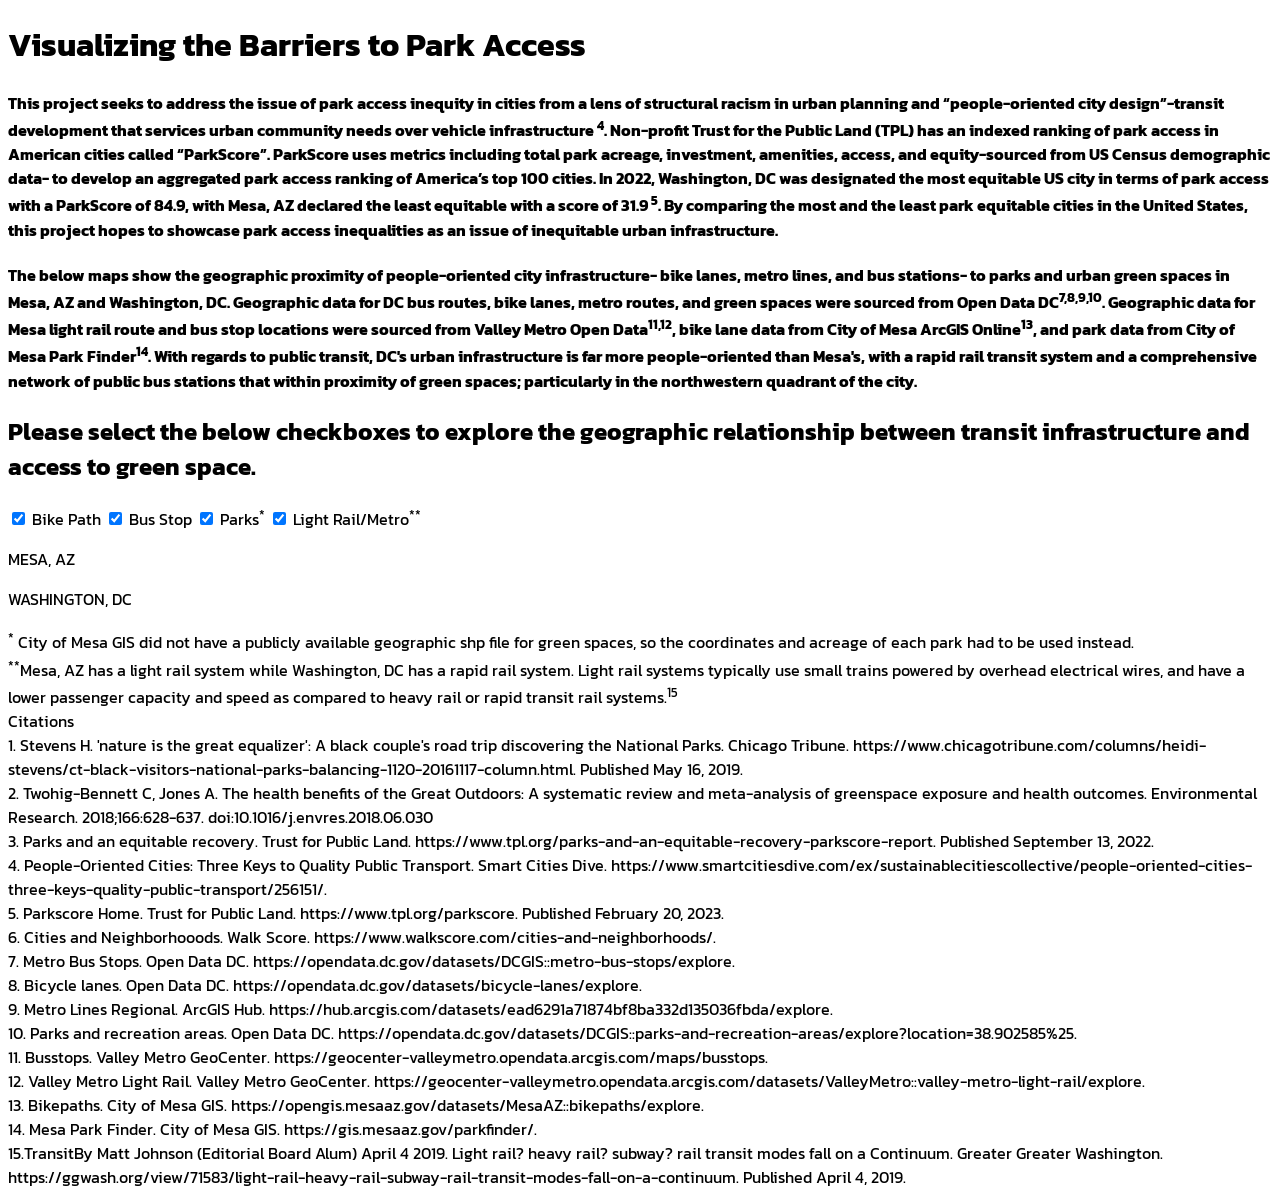
==== index.html @ 676766c9 "Create index.html" ====
<!DOCTYPE html>
  <head>
    <meta charset="utf-8">
    <title>Visualizing Barriers to Park Access</title>
    <link rel="stylesheet" href="./style.css">
    <link rel="preconnect" href="https://fonts.googleapis.com">
    <link rel="preconnect" href="https://fonts.gstatic.com" crossorigin>
    <link href="https://fonts.googleapis.com/css2?family=Kanit:wght@100;200&display=swap" rel="stylesheet">
    <style>
      body {
        font-family: 'Kanit', serif;
      }
    </style>
  </head>
  <body>
    <div class="headerwrapper">
      <div class='header'>
       <h1>Visualizing the Barriers to Park Access</h1>

       <h4>This project seeks to address the issue of park access inequity in cities from a lens of structural racism in urban planning 
        and “people-oriented city design”-transit development that services urban community needs over vehicle infrastructure <sup>4</sup>. 
        Non-profit Trust for the Public Land (TPL) has an indexed ranking of park access in American cities called “ParkScore”. ParkScore uses metrics
        including total park acreage, investment, amenities, access, and equity-sourced from US Census demographic data- 
        to develop an aggregated park access ranking of America’s top 100 cities. In 2022, Washington, DC was 
        designated the most equitable US city in terms of park access with a ParkScore of 84.9, with Mesa, AZ declared the least equitable
        with a score of 31.9 <sup>5</sup>. By comparing the most and the least park equitable cities in the United States, this project hopes to 
        showcase park access inequalities as an issue of inequitable urban infrastructure. </h4> 


  <div class= 'map header'>
    <h4>The below maps show the geographic proximity of people-oriented city infrastructure- bike lanes, metro lines, and bus stations- 
      to parks and urban green spaces in Mesa, AZ and Washington, DC. Geographic data for DC bus routes, bike lanes, 
      metro routes, and green spaces were sourced from Open Data DC<sup>7,8,9,10</sup>.
      Geographic data for Mesa light rail route and bus stop locations were sourced from Valley Metro Open Data<sup>11,12</sup>, bike lane data from
      City of Mesa ArcGIS Online<sup>13</sup>, and park data from City of Mesa Park Finder<sup>14</sup>. With regards to public transit, DC's 
      urban infrastructure is far more people-oriented than Mesa's, with a rapid rail transit system and a comprehensive network of public bus stations
      that within proximity of green spaces; particularly in the northwestern quadrant of the city. </h4>  
  </div>
  <div class="mapdescription">
      <h2>Please select the below checkboxes to explore the geographic relationship between transit infrastructure and access to green space. </h2></div>
  <!--legend for map with checkboxes-->
  <div class="checklegend">
    <input type="checkbox" id="bikepath" name="bikepath" value="BikePath" onchange="toggleBikePath()" checked>
    <label for="bikepath"> Bike Path</label>
    <input type="checkbox" id="busStop" name="busStop" value="busStop" onchange="toggleBusstop()" checked>
    <label for="busStop"> Bus Stop</label>
    <input type="checkbox" id="parks" name="parks" value="parks" onchange="toggleParks()" checked>
    <label for="parks">Parks<sup>*</sup></label>
    <input type="checkbox" id="lightrail" name="lightrail" value="lightrail" onchange="toggleLightRail()" checked>
    <label for="metroline"> Light Rail/Metro<sup>**</sup></label>
  </div>
<!--creating wrapper ids for both cities so header is different for both maps-->
    <div class='cities'>
         <div class='citywrapper'>
          <p>MESA, AZ</p>
           <div id='mesa'></div>
         </div>
         <div class='citywrapper'>
          <p>WASHINGTON, DC</p> 
           <div id='dc'></div>
          </div>
        </div>
      </div>
      <!--div class for map notes-->
  <div class= 'note'>
      <sup>*</sup> City of Mesa GIS did not have a publicly available geographic shp file for green spaces, so the coordinates and acreage 
      of each park
      had to be used instead. <br>
      <sup>**</sup>Mesa, AZ has a light rail system while Washington, DC has a rapid rail system. 
      Light rail systems typically use small trains powered by overhead electrical wires, and have a 
      lower passenger capacity and speed as compared to heavy rail or rapid transit rail systems.<sup>15</sup>
    </div>
  <div class="citationsheader">
    Citations
  </div>
  <div class="row">
    <div class='column'>
          1. Stevens H. 'nature is the great equalizer': A black couple's road trip discovering the National Parks. Chicago Tribune. 
          https://www.chicagotribune.com/columns/heidi-stevens/ct-black-visitors-national-parks-balancing-1120-20161117-column.html. 
          Published May 16, 2019. <br>
          2. Twohig-Bennett C, Jones A. The health benefits of the Great Outdoors: A systematic review and meta-analysis of greenspace exposure and health outcomes. 
          Environmental Research. 2018;166:628-637. doi:10.1016/j.envres.2018.06.030 <br>
          3. Parks and an equitable recovery. Trust for Public Land. https://www.tpl.org/parks-and-an-equitable-recovery-parkscore-report. Published September 13, 2022. <br>
          4. People-Oriented Cities: Three Keys to Quality Public Transport. Smart Cities Dive. https://www.smartcitiesdive.com/ex/sustainablecitiescollective/people-oriented-cities-three-keys-quality-public-transport/256151/. <br>
          5. Parkscore Home. Trust for Public Land. https://www.tpl.org/parkscore. Published February 20, 2023. <br>
          6. Cities and Neighborhooods. Walk Score. https://www.walkscore.com/cities-and-neighborhoods/. <br>
        </div>
    <div class= 'column'>
          7. Metro Bus Stops. Open Data DC. https://opendata.dc.gov/datasets/DCGIS::metro-bus-stops/explore. <br>
          8. Bicycle lanes. Open Data DC. https://opendata.dc.gov/datasets/bicycle-lanes/explore. <br>
          9. Metro Lines Regional. ArcGIS Hub. https://hub.arcgis.com/datasets/ead6291a71874bf8ba332d135036fbda/explore. <br>
          10. Parks and recreation areas. Open Data DC. https://opendata.dc.gov/datasets/DCGIS::parks-and-recreation-areas/explore?location=38.902585%25. <br>
          11. Busstops. Valley Metro GeoCenter. https://geocenter-valleymetro.opendata.arcgis.com/maps/busstops. <br>
          12. Valley Metro Light Rail. Valley Metro GeoCenter. https://geocenter-valleymetro.opendata.arcgis.com/datasets/ValleyMetro::valley-metro-light-rail/explore. <br>
          13. Bikepaths. City of Mesa GIS. https://opengis.mesaaz.gov/datasets/MesaAZ::bikepaths/explore. <br>
          14. Mesa Park Finder. City of Mesa GIS. https://gis.mesaaz.gov/parkfinder/. <br>
          15.TransitBy Matt Johnson (Editorial Board Alum) April 4 2019. Light rail? heavy rail? subway? rail transit modes fall on a Continuum. Greater Greater Washington. https://ggwash.org/view/71583/light-rail-heavy-rail-subway-rail-transit-modes-fall-on-a-continuum. Published April 4, 2019. <br>
        </div>
    </div>
  </div>
  </body>
  <footer>
    <script src="../lib/d3.js"></script>
    <script src="main.js"></script>
    <script src="../dc/main.js"></script></footer>
</html>
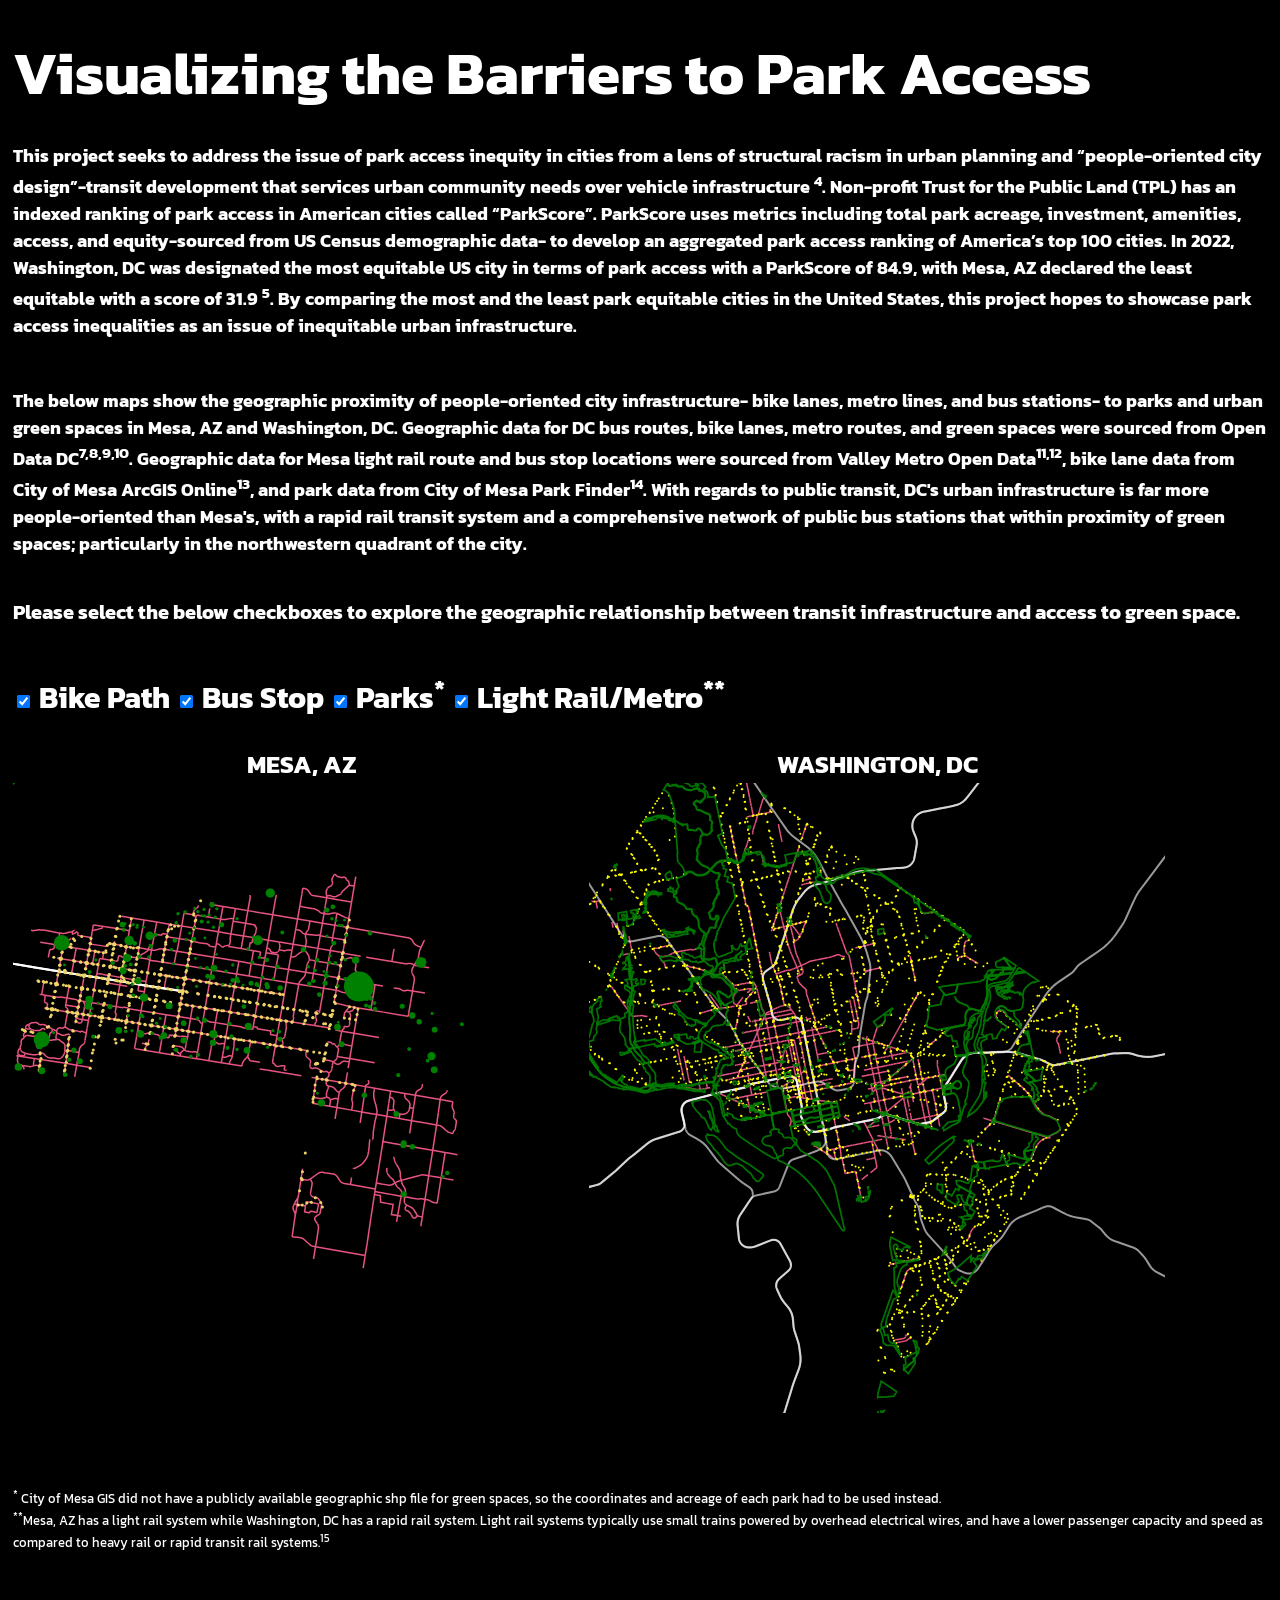
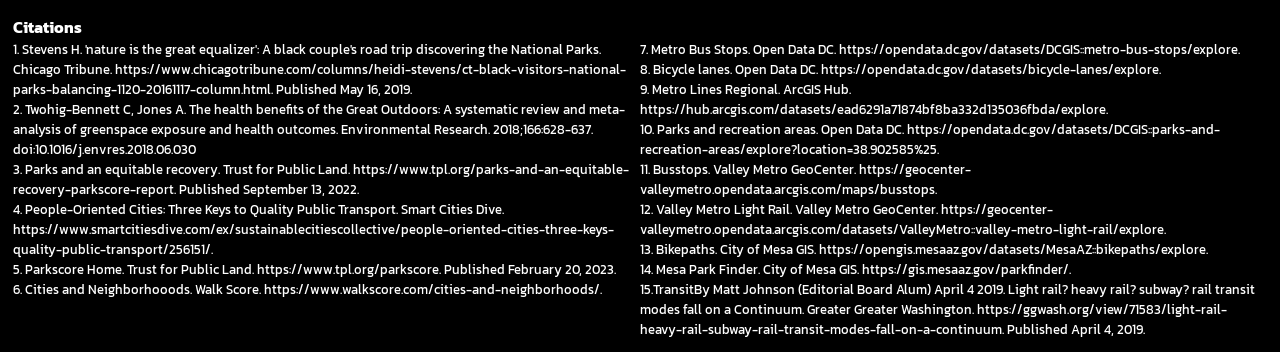
==== commit 6f18aae6: "Initial commit: Adding project files" ====
--- a/index.html
+++ b/index.html
@@ -103,4 +103,4 @@
     <script src="../lib/d3.js"></script>
     <script src="main.js"></script>
     <script src="../dc/main.js"></script></footer>
-</html>
+</html>
--- a/style.css
+++ b/style.css
@@ -0,0 +1,114 @@
+.headerwrapper {
+  display: inline-block;
+  flex-wrap: wrap;
+}
+
+.note {
+  font-size: small;
+  padding-bottom: 5%;
+  display: block;
+}
+.row {
+  display: flex;
+  font-size: smaller;
+}
+
+.column {
+  flex: 50%
+}
+
+.row:after {
+  display: table;
+}
+
+.citationsheader {
+  font-size: medium;
+  font-weight: bold;
+  display: block;
+}
+
+body {
+    font-size: 16px;
+    padding: 5px;
+    background-color: black;
+    color: white;
+    }
+.mapdescription {
+  font-size: large;
+}
+    
+  .cities {
+  /*to make both maps next to each other*/
+    display: flex;
+    align-content:center
+  }
+
+  /* .scatterwrapper {
+    display: flex;
+    padding-top: 2%;
+    padding-bottom: 5%;
+  }
+  #walkscore {
+    padding-right: 5%;
+    padding-left: 2%;
+  }
+
+  #transitscore {
+    padding-right: 5%;
+  }
+
+  #bikescore {
+    padding-left: 2%;
+  } */
+
+  .citywrapper {
+    color: white;
+    padding-top: 2%;
+    padding-bottom: 5%;
+    font-size: 25px;
+    font-weight: light;
+    text-align: center;
+    display: block;
+
+  }
+h4 {
+  color: white;
+  font-size: 18px;
+}
+h2 {
+  color:white;
+  font-size: 20px;
+  font-weight: bold;
+  padding-bottom: 2%;
+}
+  p {
+    margin-block-start: 0px;
+    margin-block-end: 0px;
+  }
+
+.header {
+  display: inline-block;
+  flex:8;
+  color: white;
+  font-size: 30px;
+  font-weight: bold;
+}
+
+.headerwrapper {
+  display: flex;
+}
+  h1 {
+    font-size: 2em;
+    margin: 0.25em 0;
+  }
+  
+  h3 {
+    font-size: 2em;
+    color: white;
+    margin: 0.25em 0;
+    padding: 0;
+  }
+  
+  path.state {
+    stroke: black;
+  }
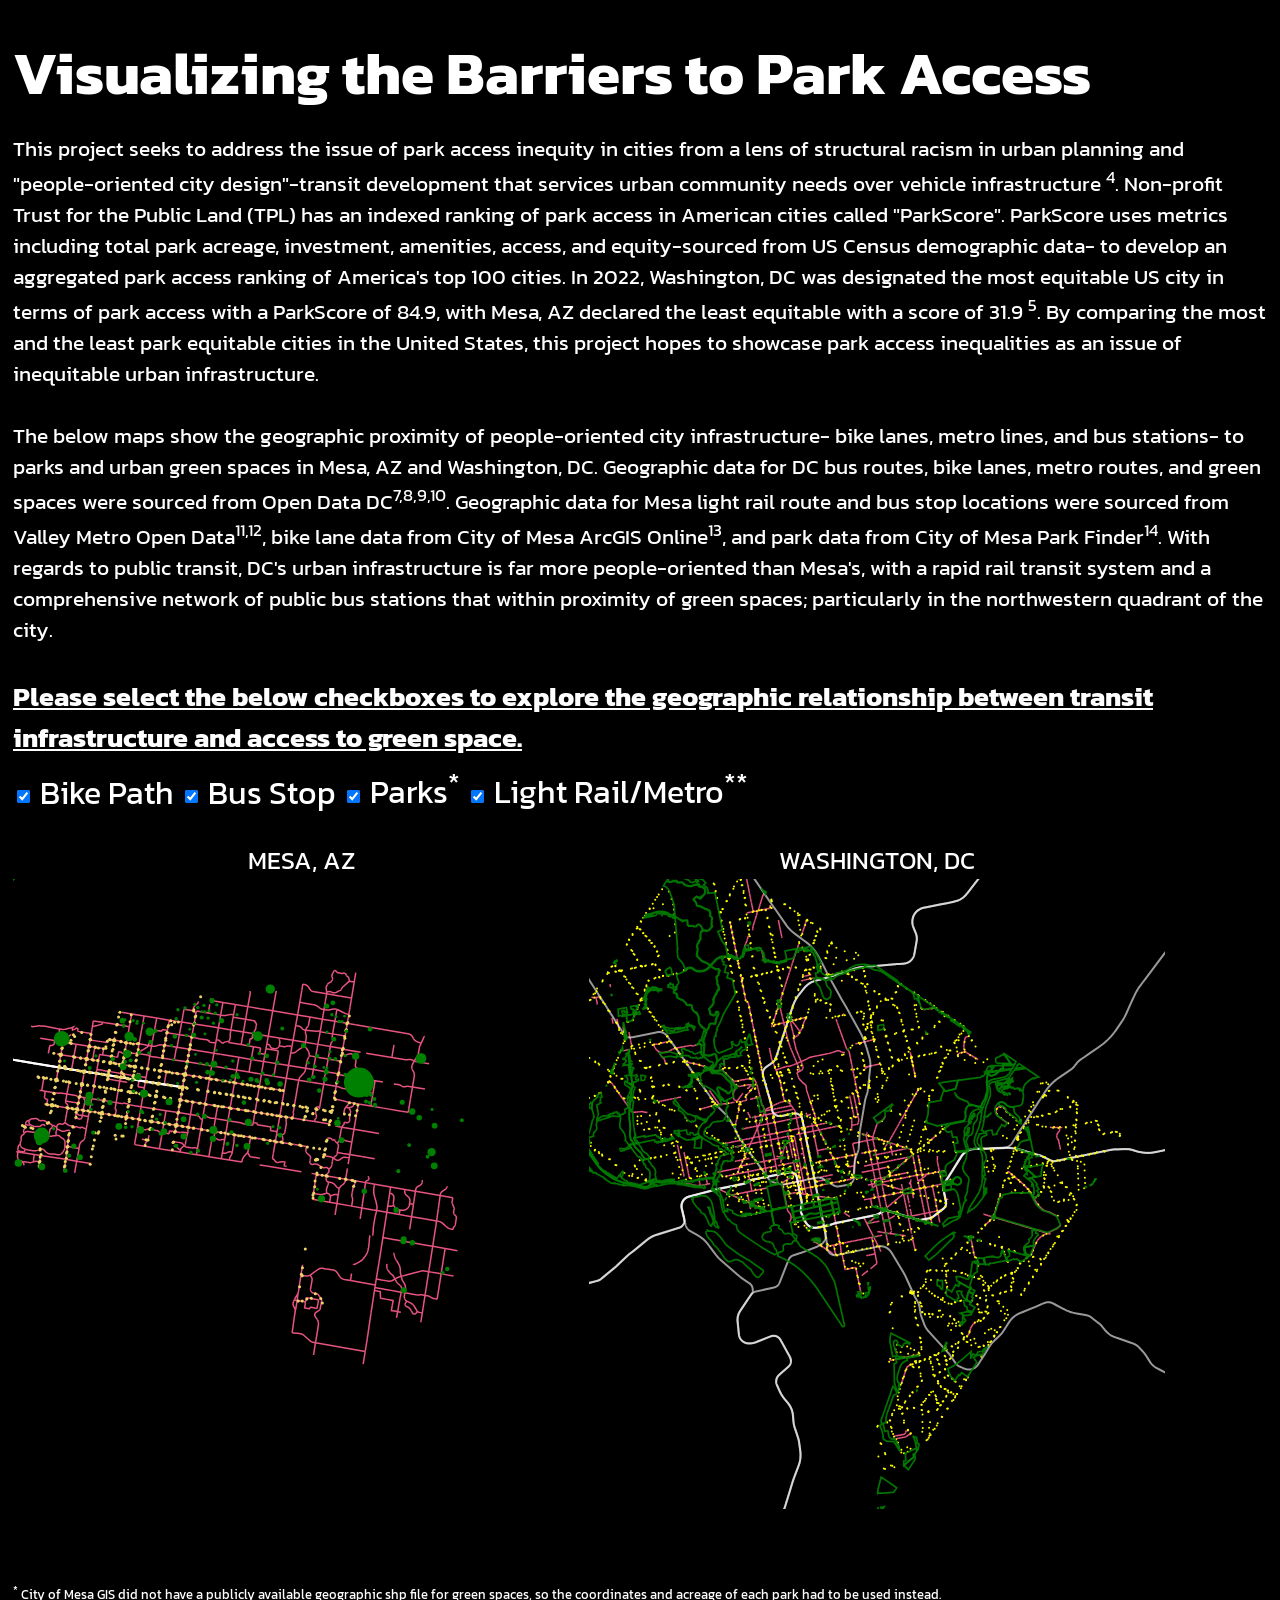
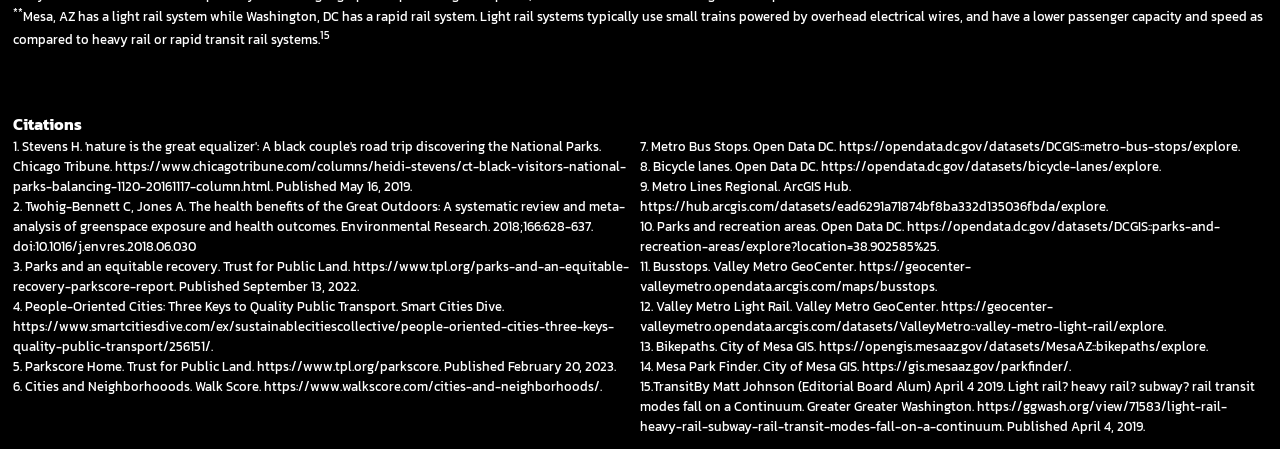
==== commit 51c0bcef: "Merged Mesa and DC Init functions to same JS file" ====
--- a/index.html
+++ b/index.html
@@ -1,5 +1,6 @@
 <!DOCTYPE html>
-  <head>
+<html lang="en">
+<head>
     <meta charset="utf-8">
     <title>Visualizing Barriers to Park Access</title>
     <link rel="stylesheet" href="./style.css">
@@ -11,82 +12,69 @@
         font-family: 'Kanit', serif;
       }
     </style>
-  </head>
-  <body>
-    <div class="headerwrapper">
-      <div class='header'>
+</head>
+<body>
+<div class='header'>
        <h1>Visualizing the Barriers to Park Access</h1>
+    </div>
+  <div class= "main">
+      This project seeks to address the issue of park access inequity in cities from a lens of structural racism in urban planning and "people-oriented city design"-transit development that services urban community needs over vehicle infrastructure <sup>4</sup>. Non-profit Trust for the Public Land (TPL) has an indexed ranking of park access in American cities called "ParkScore". ParkScore uses metrics including total park acreage, investment, amenities, access, and equity-sourced from US Census demographic data- to develop an aggregated park access ranking of America's top 100 cities. In 2022, Washington, DC was designated the most equitable US city in terms of park access with a ParkScore of 84.9, with Mesa, AZ declared the least equitable with a score of 31.9 <sup>5</sup>. By comparing the most and the least park equitable cities in the United States, this project hopes to showcase park access inequalities as an issue of inequitable urban infrastructure.
+<br><br>
+      The below maps show the geographic proximity of people-oriented city infrastructure- bike lanes, metro lines, and bus stations- to parks and urban green spaces in Mesa, AZ and Washington, DC. Geographic data for DC bus routes, bike lanes, metro routes, and green spaces were sourced from Open Data DC<sup>7,8,9,10</sup>. Geographic data for Mesa light rail route and bus stop locations were sourced from Valley Metro Open Data<sup>11,12</sup>, bike lane data from City of Mesa ArcGIS Online<sup>13</sup>, and park data from City of Mesa Park Finder<sup>14</sup>. With regards to public transit, DC's urban infrastructure is far more people-oriented than Mesa's, with a rapid rail transit system and a comprehensive network of public bus stations that within proximity of green spaces; particularly in the northwestern quadrant of the city.
+<br><br>
+</div>
+<div class= "mapheader">
+      Please select the below checkboxes to explore the geographic relationship between transit infrastructure and access to green space.
+    </div>
 
-       <h4>This project seeks to address the issue of park access inequity in cities from a lens of structural racism in urban planning 
-        and “people-oriented city design”-transit development that services urban community needs over vehicle infrastructure <sup>4</sup>. 
-        Non-profit Trust for the Public Land (TPL) has an indexed ranking of park access in American cities called “ParkScore”. ParkScore uses metrics
-        including total park acreage, investment, amenities, access, and equity-sourced from US Census demographic data- 
-        to develop an aggregated park access ranking of America’s top 100 cities. In 2022, Washington, DC was 
-        designated the most equitable US city in terms of park access with a ParkScore of 84.9, with Mesa, AZ declared the least equitable
-        with a score of 31.9 <sup>5</sup>. By comparing the most and the least park equitable cities in the United States, this project hopes to 
-        showcase park access inequalities as an issue of inequitable urban infrastructure. </h4> 
+    <!--legend for map with checkboxes-->
+    <div class="checklegend">
+      <input type="checkbox" id="bikepath" name="bikepath" value="BikePath" onchange="toggleBikePath()" checked>
+      <label for="bikepath"> Bike Path</label>
+      <input type="checkbox" id="busStop" name="busStop" value="busStop" onchange="toggleBusstop()" checked>
+      <label for="busStop"> Bus Stop</label>
+      <input type="checkbox" id="parks" name="parks" value="parks" onchange="toggleParks()" checked>
+      <label for="parks">Parks<sup>*</sup></label>
+      <input type="checkbox" id="lightrail" name="lightrail" value="lightrail" onchange="toggleLightRail()" checked>
+      <label for="metroline"> Light Rail/Metro<sup>**</sup></label>
+    </div>
 
+    <!--creating wrapper ids for both cities so header is different for both maps-->
+    <div class='cities'>
+      <div class='citywrapper'>
+        <p>MESA, AZ</p>
+        <div id='mesa'></div>
+      </div>
+      <div class='citywrapper'>
+        <p>WASHINGTON, DC</p>
+        <div id='dc'></div>
+      </div>
+    </div>
 
-  <div class= 'map header'>
-    <h4>The below maps show the geographic proximity of people-oriented city infrastructure- bike lanes, metro lines, and bus stations- 
-      to parks and urban green spaces in Mesa, AZ and Washington, DC. Geographic data for DC bus routes, bike lanes, 
-      metro routes, and green spaces were sourced from Open Data DC<sup>7,8,9,10</sup>.
-      Geographic data for Mesa light rail route and bus stop locations were sourced from Valley Metro Open Data<sup>11,12</sup>, bike lane data from
-      City of Mesa ArcGIS Online<sup>13</sup>, and park data from City of Mesa Park Finder<sup>14</sup>. With regards to public transit, DC's 
-      urban infrastructure is far more people-oriented than Mesa's, with a rapid rail transit system and a comprehensive network of public bus stations
-      that within proximity of green spaces; particularly in the northwestern quadrant of the city. </h4>  
-  </div>
-  <div class="mapdescription">
-      <h2>Please select the below checkboxes to explore the geographic relationship between transit infrastructure and access to green space. </h2></div>
-  <!--legend for map with checkboxes-->
-  <div class="checklegend">
-    <input type="checkbox" id="bikepath" name="bikepath" value="BikePath" onchange="toggleBikePath()" checked>
-    <label for="bikepath"> Bike Path</label>
-    <input type="checkbox" id="busStop" name="busStop" value="busStop" onchange="toggleBusstop()" checked>
-    <label for="busStop"> Bus Stop</label>
-    <input type="checkbox" id="parks" name="parks" value="parks" onchange="toggleParks()" checked>
-    <label for="parks">Parks<sup>*</sup></label>
-    <input type="checkbox" id="lightrail" name="lightrail" value="lightrail" onchange="toggleLightRail()" checked>
-    <label for="metroline"> Light Rail/Metro<sup>**</sup></label>
-  </div>
-<!--creating wrapper ids for both cities so header is different for both maps-->
-    <div class='cities'>
-         <div class='citywrapper'>
-          <p>MESA, AZ</p>
-           <div id='mesa'></div>
-         </div>
-         <div class='citywrapper'>
-          <p>WASHINGTON, DC</p> 
-           <div id='dc'></div>
-          </div>
-        </div>
+    <!--div class for map notes-->
+    <div class='note'>
+      <sup>*</sup> City of Mesa GIS did not have a publicly available geographic shp file for green spaces, so the coordinates and acreage of each park had to be used instead. <br>
+      <sup>**</sup>Mesa, AZ has a light rail system while Washington, DC has a rapid rail system. Light rail systems typically use small trains powered by overhead electrical wires, and have a lower passenger capacity and speed as compared to heavy rail or rapid transit rail systems.<sup>15</sup>
+    </div>
+
+    <div class="citationsheader">
+      Citations
+    </div>
+
+    <div class="row">
+      <div class='column'>
+        1. Stevens H. 'nature is the great equalizer': A black couple's road trip discovering the National Parks. Chicago Tribune. 
+        https://www.chicagotribune.com/columns/heidi-stevens/ct-black-visitors-national-parks-balancing-1120-20161117-column.html. 
+        Published May 16, 2019. <br>
+        2. Twohig-Bennett C, Jones A. The health benefits of the Great Outdoors: A systematic review and meta-analysis of greenspace exposure and health outcomes. 
+        Environmental Research. 2018;166:628-637. doi:10.1016/j.envres.2018.06.030 <br>
+        3. Parks and an equitable recovery. Trust for Public Land. https://www.tpl.org/parks-and-an-equitable-recovery-parkscore-report. Published September 13, 2022. <br>
+        4. People-Oriented Cities: Three Keys to Quality Public Transport. Smart Cities Dive. https://www.smartcitiesdive.com/ex/sustainablecitiescollective/people-oriented-cities-three-keys-quality-public-transport/256151/. <br>
+        5. Parkscore Home. Trust for Public Land. https://www.tpl.org/parkscore. Published February 20, 2023. <br>
+        6. Cities and Neighborhooods. Walk Score. https://www.walkscore.com/cities-and-neighborhoods/. <br>
       </div>
-      <!--div class for map notes-->
-  <div class= 'note'>
-      <sup>*</sup> City of Mesa GIS did not have a publicly available geographic shp file for green spaces, so the coordinates and acreage 
-      of each park
-      had to be used instead. <br>
-      <sup>**</sup>Mesa, AZ has a light rail system while Washington, DC has a rapid rail system. 
-      Light rail systems typically use small trains powered by overhead electrical wires, and have a 
-      lower passenger capacity and speed as compared to heavy rail or rapid transit rail systems.<sup>15</sup>
-    </div>
-  <div class="citationsheader">
-    Citations
-  </div>
-  <div class="row">
-    <div class='column'>
-          1. Stevens H. 'nature is the great equalizer': A black couple's road trip discovering the National Parks. Chicago Tribune. 
-          https://www.chicagotribune.com/columns/heidi-stevens/ct-black-visitors-national-parks-balancing-1120-20161117-column.html. 
-          Published May 16, 2019. <br>
-          2. Twohig-Bennett C, Jones A. The health benefits of the Great Outdoors: A systematic review and meta-analysis of greenspace exposure and health outcomes. 
-          Environmental Research. 2018;166:628-637. doi:10.1016/j.envres.2018.06.030 <br>
-          3. Parks and an equitable recovery. Trust for Public Land. https://www.tpl.org/parks-and-an-equitable-recovery-parkscore-report. Published September 13, 2022. <br>
-          4. People-Oriented Cities: Three Keys to Quality Public Transport. Smart Cities Dive. https://www.smartcitiesdive.com/ex/sustainablecitiescollective/people-oriented-cities-three-keys-quality-public-transport/256151/. <br>
-          5. Parkscore Home. Trust for Public Land. https://www.tpl.org/parkscore. Published February 20, 2023. <br>
-          6. Cities and Neighborhooods. Walk Score. https://www.walkscore.com/cities-and-neighborhoods/. <br>
-        </div>
-    <div class= 'column'>
-          7. Metro Bus Stops. Open Data DC. https://opendata.dc.gov/datasets/DCGIS::metro-bus-stops/explore. <br>
+      <div class='column'>
+        7. Metro Bus Stops. Open Data DC. https://opendata.dc.gov/datasets/DCGIS::metro-bus-stops/explore. <br>
           8. Bicycle lanes. Open Data DC. https://opendata.dc.gov/datasets/bicycle-lanes/explore. <br>
           9. Metro Lines Regional. ArcGIS Hub. https://hub.arcgis.com/datasets/ead6291a71874bf8ba332d135036fbda/explore. <br>
           10. Parks and recreation areas. Open Data DC. https://opendata.dc.gov/datasets/DCGIS::parks-and-recreation-areas/explore?location=38.902585%25. <br>
@@ -94,13 +82,12 @@
           12. Valley Metro Light Rail. Valley Metro GeoCenter. https://geocenter-valleymetro.opendata.arcgis.com/datasets/ValleyMetro::valley-metro-light-rail/explore. <br>
           13. Bikepaths. City of Mesa GIS. https://opengis.mesaaz.gov/datasets/MesaAZ::bikepaths/explore. <br>
           14. Mesa Park Finder. City of Mesa GIS. https://gis.mesaaz.gov/parkfinder/. <br>
-          15.TransitBy Matt Johnson (Editorial Board Alum) April 4 2019. Light rail? heavy rail? subway? rail transit modes fall on a Continuum. Greater Greater Washington. https://ggwash.org/view/71583/light-rail-heavy-rail-subway-rail-transit-modes-fall-on-a-continuum. Published April 4, 2019. <br>
-        </div>
+          15.TransitBy Matt Johnson (Editorial Board Alum) April 4 2019. Light rail? heavy rail? subway? rail transit modes fall on a Continuum. Greater Greater Washington. https://ggwash.org/view/71583/light-rail-heavy-rail-subway-rail-transit-modes-fall-on-a-continuum. Published April 4, 2019.
+      </div>
     </div>
   </div>
-  </body>
-  <footer>
-    <script src="../lib/d3.js"></script>
-    <script src="main.js"></script>
-    <script src="../dc/main.js"></script></footer>
+
+  <script src="../lib/d3.js"></script>
+  <script src="main.js"></script>
+</body>
 </html>
--- a/style.css
+++ b/style.css
@@ -14,8 +14,10 @@
 }
 
 .column {
-  flex: 50%
+  flex: 50%;
+  font-size: 1em
 }
+
 
 .row:after {
   display: table;
@@ -28,7 +30,6 @@
 }
 
 body {
-    font-size: 16px;
     padding: 5px;
     background-color: black;
     color: white;
@@ -36,12 +37,30 @@
 .mapdescription {
   font-size: large;
 }
+.main {
+  font-size: 1.3em
+}
+
+.mapheader {
+  font-size: 1.7em;
+  font-weight: bold;
+  text-decoration: underline;
+  padding-bottom: 5px;
+}
+
+.mapdescription {
+  font-size: 1.3em;
+  font-weight: bold;
+}
     
   .cities {
   /*to make both maps next to each other*/
     display: flex;
     align-content:center
   }
+.checklegend{
+  font-size: 2em;
+}
 
   /* .scatterwrapper {
     display: flex;
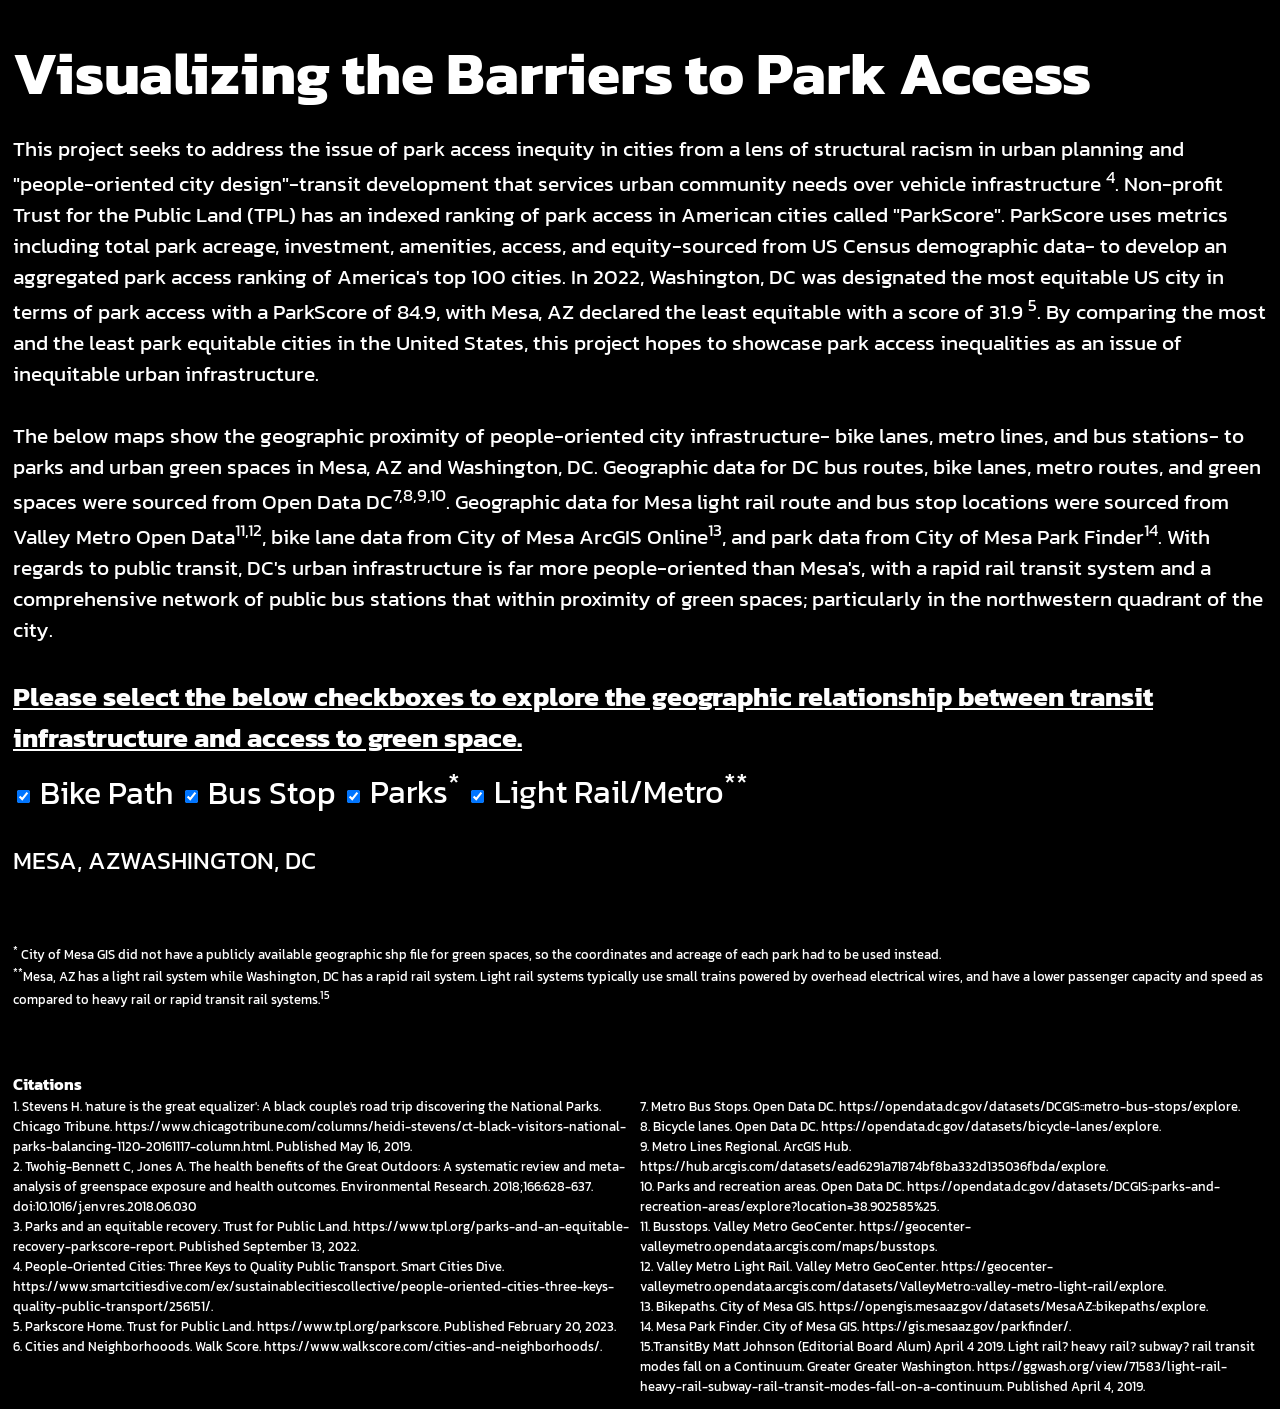
==== commit de0c529a: "Changing data folder" ====
--- a/index.html
+++ b/index.html
@@ -14,6 +14,8 @@
     </style>
 </head>
 <body>
+  <script src="https://d3js.org/d3.v7.min.js"></script>
+  <script src="main.js"></script>
 <div class='header'>
        <h1>Visualizing the Barriers to Park Access</h1>
     </div>
@@ -86,8 +88,5 @@
       </div>
     </div>
   </div>
-
-  <script src="../lib/d3.js"></script>
-  <script src="main.js"></script>
 </body>
 </html>
